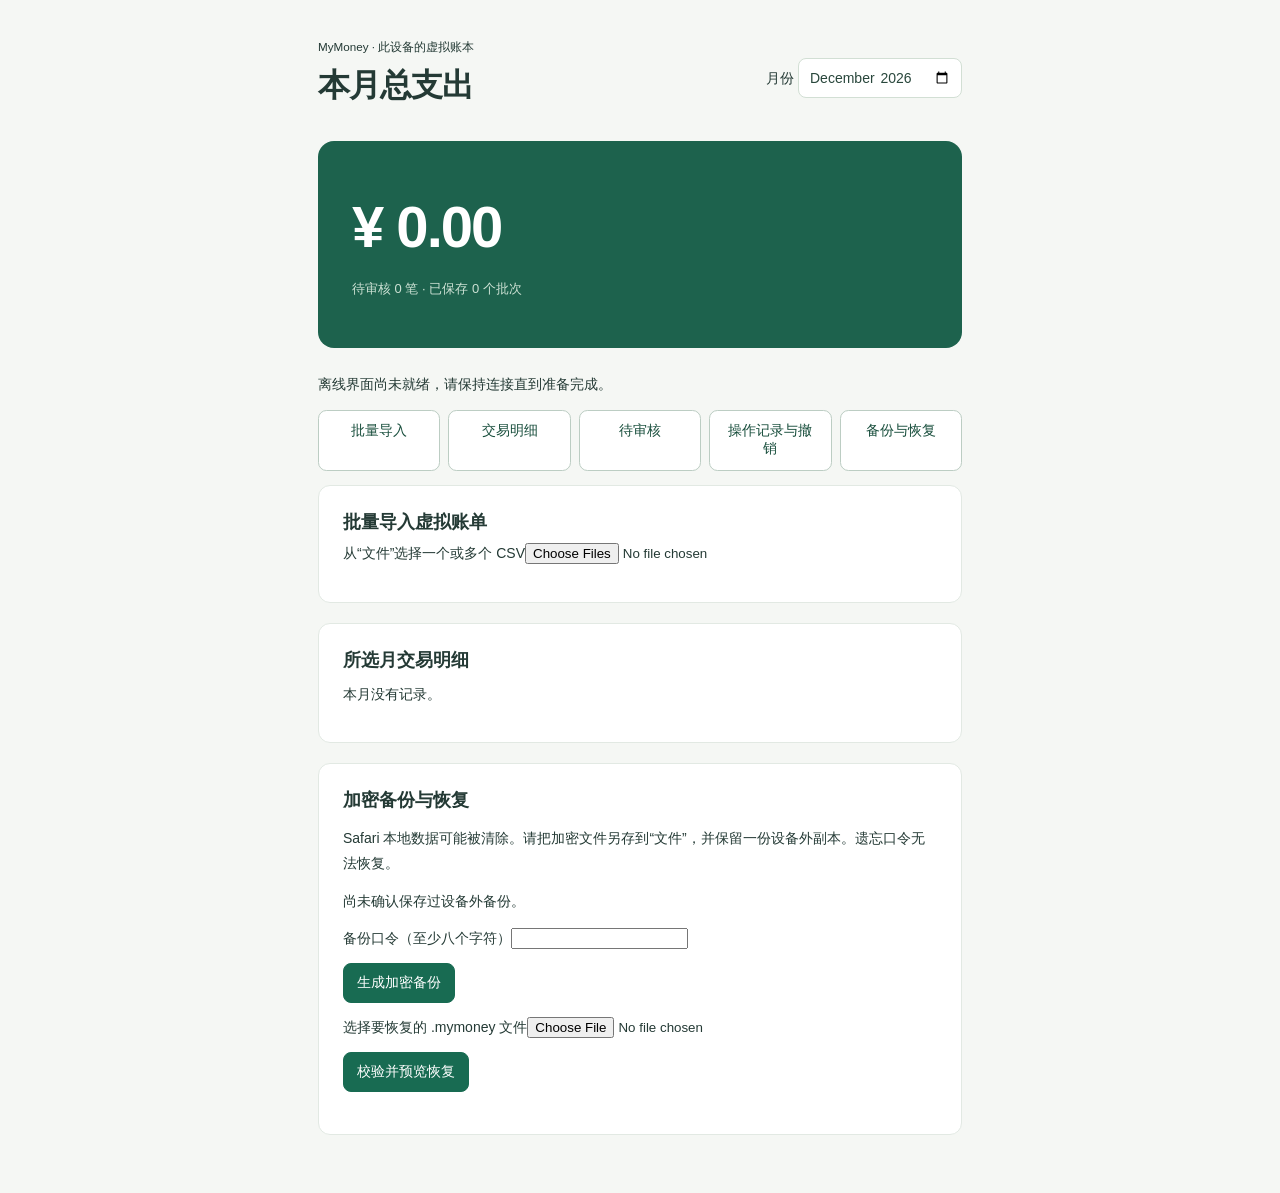
==== index.html @ 6fb22a40 "Add files via upload" ====
<!doctype html><html lang="zh-CN"><head><meta charset="utf-8"><meta name="viewport" content="width=device-width,initial-scale=1,viewport-fit=cover"><meta name="theme-color" content="#195d47"><title>MyMoney · 本机账本</title><link rel="manifest" href="app.webmanifest"><link rel="apple-touch-icon" href="icon-180.png"><link rel="stylesheet" href="style.css"><link rel="stylesheet" href="home.css"><link rel="stylesheet" href="mobile.css"><style>main{margin:auto;max-width:52rem}label{display:block;margin:.7rem 0}input{max-width:100%}pre{white-space:pre-wrap;overflow-wrap:anywhere}button{margin:.3rem 0} [hidden]{display:none!important}</style><script defer src="start.js"></script></head><body><main><header><div><small>MyMoney · 此设备的虚拟账本</small><h1>本月总支出</h1></div><label>月份 <input id="month" type="month"></label></header>
<section class="expense-hero"><div class="total" id="total">—</div><p id="counts"></p></section><p id="offline" role="status">正在检查离线资源…</p>
<nav class="mobile-nav"><a href="#import">批量导入</a><a href="#detail">交易明细</a><a href="review.html">待审核</a><a href="operations.html">操作记录与撤销</a><a href="#backup">备份与恢复</a></nav>
<section class="panel" id="import"><h2>批量导入虚拟账单</h2><label>从“文件”选择一个或多个 CSV<input type="file" id="files" accept=".csv,text/csv" multiple></label><pre id="preview" aria-live="polite"></pre><button hidden id="save">确认导入预览中合格的文件</button></section>
<section id="detail" class="panel"><h2>所选月交易明细</h2><pre id="rows"></pre></section>
<section id="backup" class="panel"><h2>加密备份与恢复</h2><p>Safari 本地数据可能被清除。请把加密文件另存到“文件”，并保留一份设备外副本。遗忘口令无法恢复。</p><p id="last"></p><label>备份口令（至少八个字符）<input id="password" type="password" autocomplete="off"></label><button id="export">生成加密备份</button> <a id="download" hidden>保存备份文件</a> <button id="saved" hidden>我已另存备份文件</button>
<label>选择要恢复的 .mymoney 文件<input type="file" id="restoreFile" accept=".mymoney"></label><button id="validate">校验并预览恢复</button><p id="restoreInfo"></p><button id="restore" hidden>确认替换本机账本</button> <button id="safety" hidden>下载上次恢复前的安全备份</button></section><p id="msg" role="status" aria-live="polite"></p></main>
<script src="rules.js"></script><script src="store.js"></script><script src="home.js"></script></body></html>
---- style.css ----
:root{font-family:"Segoe UI","Microsoft YaHei",sans-serif;color:#243a35;background:#f5f7f4;font-size:14px;--green:#186b52;--muted:#70817a;--line:#e2e9e3}*{box-sizing:border-box}html{scroll-behavior:smooth;scroll-padding-top:24px}body{margin:0}a{color:inherit;text-decoration:none}button,select{font:inherit}button:focus-visible,select:focus-visible,a:focus-visible,summary:focus-visible{outline:3px solid #d79b38;outline-offset:4px}.sidebar{position:fixed;inset:0 auto 0 0;width:230px;background:#fff;border-right:1px solid var(--line);padding:36px 22px;display:flex;flex-direction:column}.brand{display:flex;gap:12px;align-items:center;font-weight:750;font-size:25px;letter-spacing:-1px}.logo{display:grid;place-items:center;background:var(--green);color:#fff;border-radius:12px;width:39px;height:39px;font-size:24px}.tagline{font-size:12px;color:var(--muted);margin:18px 0 38px}nav{display:grid;gap:8px}nav a{padding:13px 10px;border-radius:8px;color:#52675f}nav a:hover,nav a.active{background:#eaf4ed;color:var(--green);font-weight:600}#review-count{background:#e8c47d;color:#644512;padding:1px 6px;border-radius:5px}.local-note{margin-top:auto;background:#f6f8f5;border:1px solid var(--line);border-radius:10px;padding:15px;font-size:12px}.local-note b{color:var(--green)}.local-note p{color:var(--muted);line-height:1.9;margin:7px 0 0}main{margin-left:230px;max-width:1530px;padding:38px 42px}header{display:flex;justify-content:space-between;gap:20px;align-items:center;margin-bottom:24px}.eyebrow{font-size:10px;font-weight:700;letter-spacing:1.7px;color:var(--green)}h1{font-size:32px;letter-spacing:-1px;margin:9px 0}h2{font-size:18px;margin:0}h3{font-size:16px;margin:0 0 12px}p{line-height:1.75}.muted{color:var(--muted)}.small{font-size:12px}.header-actions{display:flex;gap:10px;align-items:flex-end}.header-actions label{font-size:11px;color:var(--muted);display:grid;gap:7px}select,button{border:1px solid #d5dfd6;border-radius:8px;padding:10px 13px;background:white;color:#29473c}button{background:var(--green);border-color:var(--green);color:white;cursor:pointer}button:hover{background:#12583f}.notice{display:flex;gap:15px;align-items:flex-start;padding:17px 20px;background:#edf3eb;border:1px solid #dbe7d6;border-radius:10px;font-size:13px;margin-bottom:30px}.notice>span{font-size:11px;background:white;padding:4px 9px;border-radius:5px;white-space:nowrap;color:var(--green);font-weight:600}.notice small{display:block;margin-top:6px;color:var(--muted)}.section-heading{display:flex;justify-content:space-between;align-items:center;gap:12px;margin-bottom:20px}.section-heading>.muted{font-size:11px}.cards{display:grid;grid-template-columns:repeat(3,minmax(0,1fr));gap:14px}.card{border:1px solid var(--line);background:#fff;border-radius:12px;padding:20px}.card.primary{background:#1d624d;color:#fff;border-color:#1d624d}.card .label{font-size:12px;color:var(--muted)}.card.primary .label,.card.primary small{color:#c5e1cf}.card .amount{font-size:29px;font-weight:650;margin:12px 0 6px;font-variant-numeric:tabular-nums;letter-spacing:-.7px}.card small{font-size:11px;color:var(--muted);line-height:1.6}.footnote{font-size:11px;color:var(--muted);margin:13px 0 22px}.overview-grid{display:grid;grid-template-columns:1.2fr 1fr;gap:18px;margin-bottom:22px}.panel{background:#fff;border:1px solid var(--line);padding:24px;border-radius:12px;margin-bottom:20px;min-width:0}.overview-grid .panel{margin-bottom:0}.rule-panel{background:#f0f4ed}.rule-panel h3{font-size:21px;margin-top:18px}.rule-panel p{font-size:13px;color:#5a6f63}.flow{display:flex;gap:10px;align-items:center;margin:22px 0}.flow span{background:white;border:1px solid #d8e4d4;border-radius:6px;padding:8px 10px;font-size:12px}.flow i{font-style:normal;color:#8da18e}.category{margin-top:17px}.category-title{display:flex;justify-content:space-between;font-size:12px;margin-bottom:7px}.bar{height:7px;background:#eff3ee;border-radius:6px;overflow:hidden}.bar>div{height:100%;background:#53967d;border-radius:6px}.bar.negative>div{background:#ce9a54}.table-scroll{overflow-x:auto}table{border-collapse:collapse;width:100%;font-size:12px;white-space:nowrap}th{text-align:left;color:var(--muted);font-weight:500;background:#f8faf7}td,th{padding:13px 11px;border-bottom:1px solid #edf0eb}td:last-child,th:last-child{text-align:right}.badge{display:inline-block;border-radius:5px;padding:4px 7px;font-size:11px;background:#eaf4ed;color:#226b50}.badge.amber{background:#fff3dd;color:#8b631f}.badge.neutral{background:#edf0f3;color:#64727b}.negative-text{color:#a37433}.empty{color:var(--muted);font-size:13px;padding:15px 0}.order{border-top:1px solid var(--line);padding:16px 0}.order:first-child{border-top:0}.order summary{cursor:pointer;display:flex;align-items:center;justify-content:space-between;gap:12px;flex-wrap:wrap}.order summary strong{font-size:13px}.order .numbers{display:flex;gap:18px;flex-wrap:wrap;font-size:12px;color:#63756b}.order-detail{background:#f7f9f5;margin-top:13px;padding:16px;border-radius:8px;font-size:12px;line-height:1.9;overflow-wrap:anywhere}.review-row{border-top:1px solid var(--line);padding:16px 0;display:flex;gap:16px;align-items:flex-start}.review-row strong{font-size:13px;min-width:100px}.review-row p{margin:0;font-size:12px;color:#7a6845}footer{font-size:11px;color:var(--muted);line-height:1.8;margin:24px 0}#feedback{color:var(--green)}@media(min-width:1600px){main{margin-right:auto}}@media(max-width:1150px){main{padding:30px 24px}.sidebar{width:195px;padding:28px 16px}main{margin-left:195px}header{align-items:flex-start;flex-direction:column}.overview-grid{grid-template-columns:1fr 1fr}}@media(max-width:760px){.sidebar{position:static;width:auto;padding:20px;border-right:0;border-bottom:1px solid var(--line)}.brand{font-size:23px}.tagline,.local-note{display:none}nav{display:flex;overflow:auto;gap:5px;margin-top:18px}nav a{white-space:nowrap;font-size:12px;padding:9px}main{margin:0;padding:24px 16px}h1{font-size:28px}.header-actions{width:100%;flex-wrap:wrap}.notice{padding:14px;font-size:12px;gap:10px}.cards{grid-template-columns:repeat(2,minmax(0,1fr));gap:10px}.card{padding:16px 12px}.card .amount{font-size:23px}.overview-grid{grid-template-columns:1fr}.panel{padding:18px 14px}.section-heading{align-items:flex-start;flex-direction:column}.review-row{flex-direction:column;gap:7px}.order .numbers{gap:9px}.flow{gap:7px}}@media(prefers-reduced-motion:reduce){html{scroll-behavior:auto}}
---- home.css ----
.expense-hero{background:#1d624d;color:white;border-radius:16px;padding:34px;margin:24px 0}.expense-hero .total{font-size:58px;font-weight:700;letter-spacing:-2px;margin:18px 0;font-variant-numeric:tabular-nums}.expense-hero p{color:#cee2d5;font-size:13px}.expense-hero a{display:inline-block;background:white;color:#195d47;border-radius:7px;padding:10px 16px;margin-top:12px}input[type=month]{font:inherit;padding:10px;border:1px solid #d2dfd4;border-radius:8px;color:#29473c}#home-status{font-size:12px;color:#657d6f}#home-categories .category-title{padding:13px 0;border-bottom:1px solid #e6ece6;font-size:14px}main{max-width:1250px}@media(max-width:760px){.expense-hero{padding:24px 20px}.expense-hero .total{font-size:43px}header label{font-size:12px}}
---- mobile.css ----
:root{color-scheme:light;--muted:#53675d}
#offline-pane,body[data-offline] main{max-width:40rem;margin:8vh auto;padding:2rem;font:1rem/1.65 system-ui,sans-serif;color:#203f31}
.mobile-nav{display:grid;grid-template-columns:repeat(auto-fit,minmax(8rem,1fr));gap:.6rem;margin:1rem 0}.mobile-nav a{background:white;border:1px solid #bccdc3;border-radius:.6rem;padding:.8rem;color:#184e3c;text-align:center}
@media(max-width:760px){
 html{font-size:100%;-webkit-text-size-adjust:100%}body{overflow-wrap:anywhere;padding:env(safe-area-inset-top) env(safe-area-inset-right) env(safe-area-inset-bottom) env(safe-area-inset-left)}
 main{max-width:100%;margin:0;padding:1rem}.sidebar{padding:.75rem 1rem}.sidebar nav{margin-top:.5rem}body:has(.expense-hero) .sidebar nav{display:none}
 header{gap:.5rem;margin-bottom:.5rem}.expense-hero{margin:.75rem 0;padding:1.25rem}.expense-hero .total{font-size:clamp(2rem,10vw,3.5rem);letter-spacing:normal}.panel{padding:1rem}
 button,a,input:not([type=checkbox]),select,summary{min-height:44px;max-width:100%}a{display:inline-flex;align-items:center}button,input,select,textarea{font-size:1rem!important}dialog{max-width:calc(100% - 2rem);max-height:85vh;overflow:auto}pre{white-space:pre-wrap;overflow-wrap:anywhere}nav{scrollbar-width:thin}nav a{flex-shrink:0}
 .muted,.small,#home-status{color:#495f53}.mobile-nav{grid-template-columns:repeat(2,minmax(0,1fr))}.mobile-nav a{justify-content:center}.expense-hero p{font-size:1rem}a:focus-visible,input:focus-visible,button:focus-visible{outline:3px solid #996000;outline-offset:2px}
}
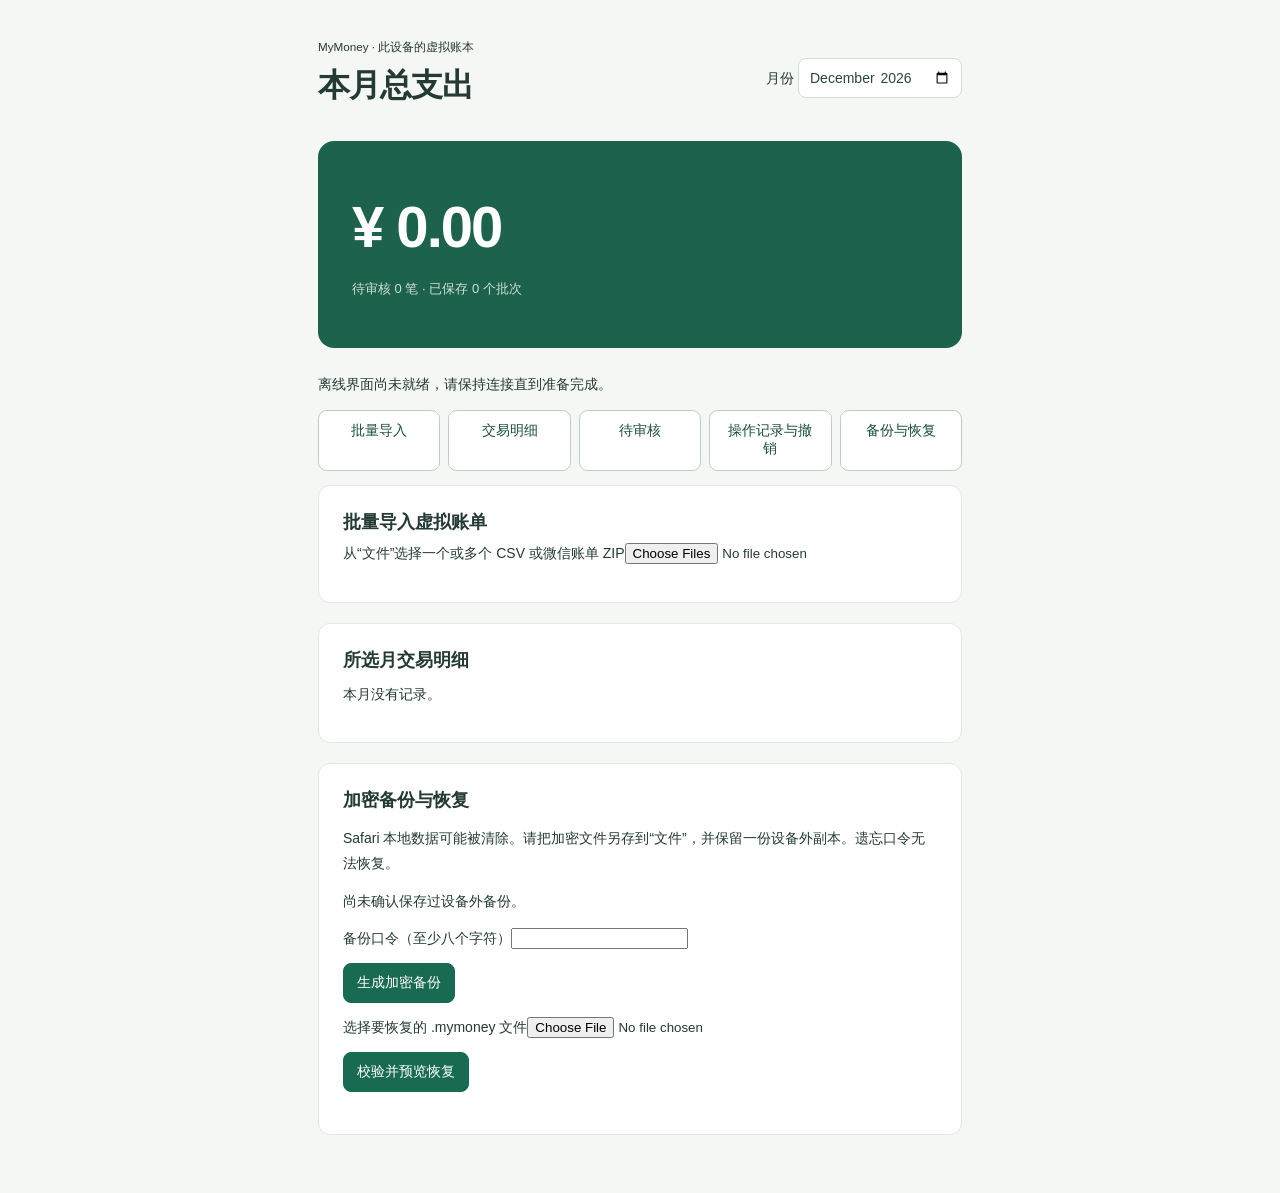
==== commit 63c6d341: "支持本机微信个人 CSV 和无密码 ZIP 导入" ====
--- a/index.html
+++ b/index.html
@@ -1,8 +1,9 @@
 <!doctype html><html lang="zh-CN"><head><meta charset="utf-8"><meta name="viewport" content="width=device-width,initial-scale=1,viewport-fit=cover"><meta name="theme-color" content="#195d47"><title>MyMoney · 本机账本</title><link rel="manifest" href="app.webmanifest"><link rel="apple-touch-icon" href="icon-180.png"><link rel="stylesheet" href="style.css"><link rel="stylesheet" href="home.css"><link rel="stylesheet" href="mobile.css"><style>main{margin:auto;max-width:52rem}label{display:block;margin:.7rem 0}input{max-width:100%}pre{white-space:pre-wrap;overflow-wrap:anywhere}button{margin:.3rem 0} [hidden]{display:none!important}</style><script defer src="start.js"></script></head><body><main><header><div><small>MyMoney · 此设备的虚拟账本</small><h1>本月总支出</h1></div><label>月份 <input id="month" type="month"></label></header>
 <section class="expense-hero"><div class="total" id="total">—</div><p id="counts"></p></section><p id="offline" role="status">正在检查离线资源…</p>
 <nav class="mobile-nav"><a href="#import">批量导入</a><a href="#detail">交易明细</a><a href="review.html">待审核</a><a href="operations.html">操作记录与撤销</a><a href="#backup">备份与恢复</a></nav>
-<section class="panel" id="import"><h2>批量导入虚拟账单</h2><label>从“文件”选择一个或多个 CSV<input type="file" id="files" accept=".csv,text/csv" multiple></label><pre id="preview" aria-live="polite"></pre><button hidden id="save">确认导入预览中合格的文件</button></section>
+<section class="panel" id="import"><h2>批量导入虚拟账单</h2><label>从“文件”选择一个或多个 CSV 或微信账单 ZIP<input type="file" id="files" accept=".csv,.zip,text/csv,application/zip,application/x-zip-compressed" multiple></label><pre id="preview" aria-live="polite"></pre><button hidden id="save">确认导入预览中合格的文件</button></section>
 <section id="detail" class="panel"><h2>所选月交易明细</h2><pre id="rows"></pre></section>
 <section id="backup" class="panel"><h2>加密备份与恢复</h2><p>Safari 本地数据可能被清除。请把加密文件另存到“文件”，并保留一份设备外副本。遗忘口令无法恢复。</p><p id="last"></p><label>备份口令（至少八个字符）<input id="password" type="password" autocomplete="off"></label><button id="export">生成加密备份</button> <a id="download" hidden>保存备份文件</a> <button id="saved" hidden>我已另存备份文件</button>
 <label>选择要恢复的 .mymoney 文件<input type="file" id="restoreFile" accept=".mymoney"></label><button id="validate">校验并预览恢复</button><p id="restoreInfo"></p><button id="restore" hidden>确认替换本机账本</button> <button id="safety" hidden>下载上次恢复前的安全备份</button></section><p id="msg" role="status" aria-live="polite"></p></main>
 <script src="rules.js"></script><script src="store.js"></script><script src="home.js"></script></body></html>
+
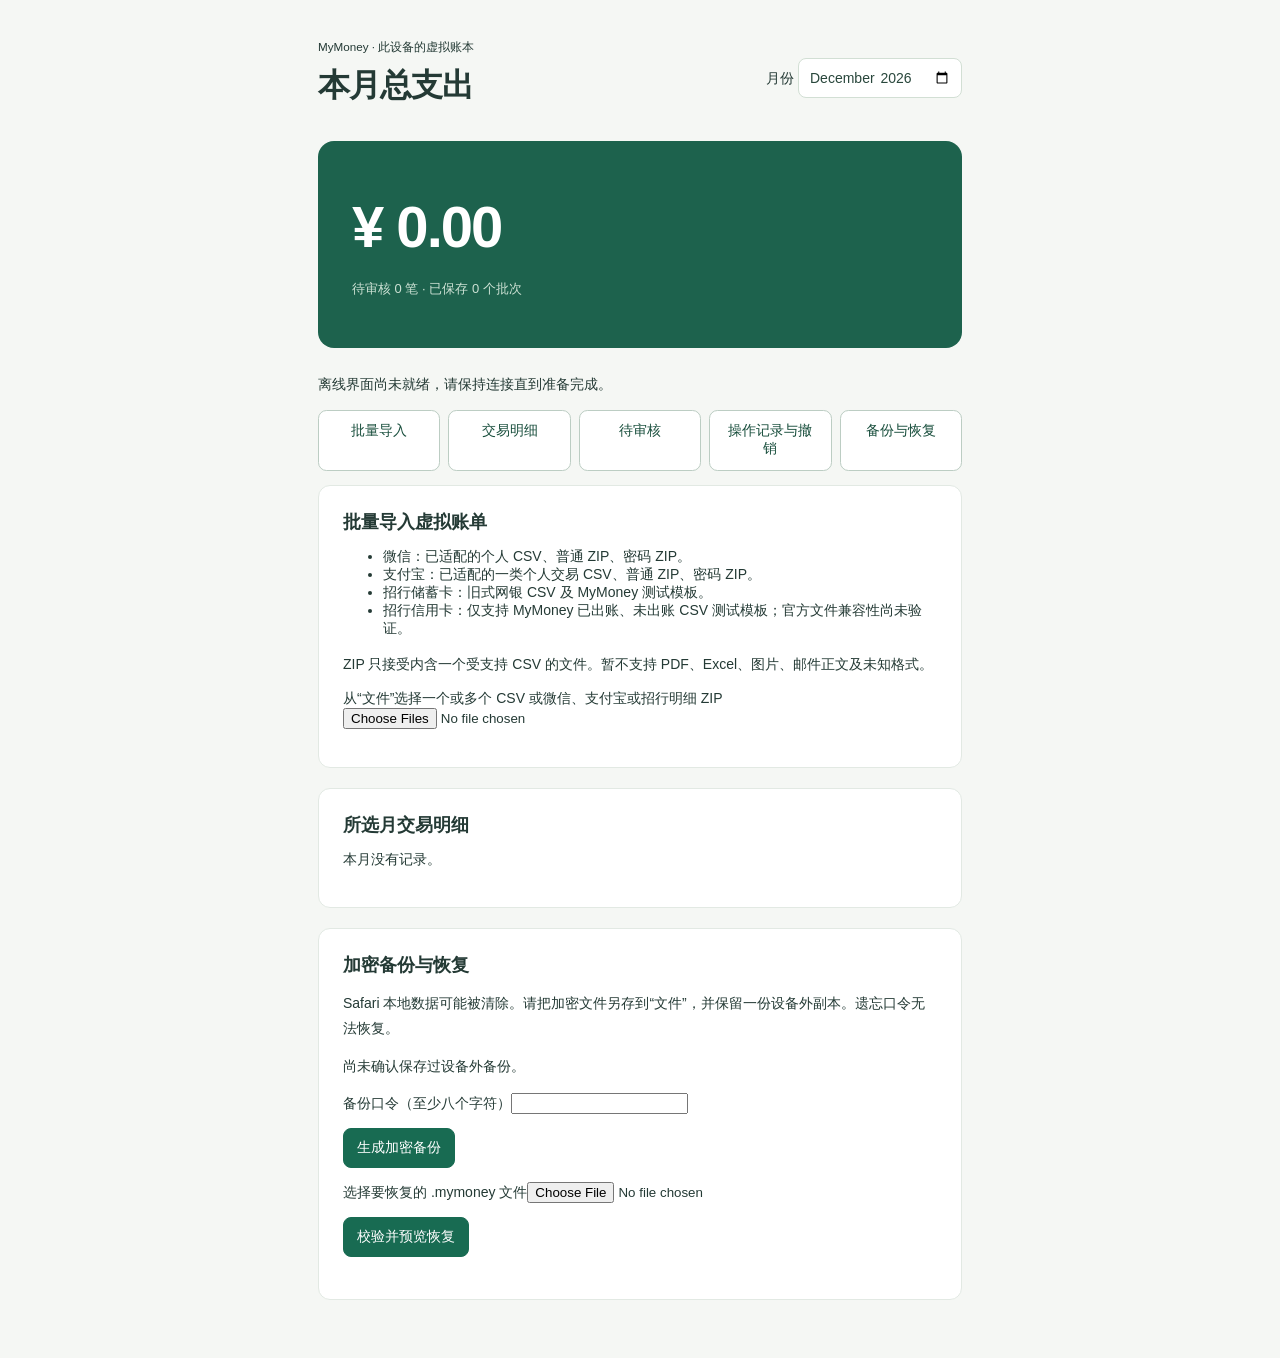
==== commit d178bbd0: "更新支付宝与招行虚拟导入，修复跨平台关联及历史审核兼容 通过217项完整回归和2项实际线上旧版隔离升级测试。只更新7个核准静态程序文件。保留本机历史审核快照，按当前规则重新验证关联与退款。招行信用卡仅" ====
--- a/index.html
+++ b/index.html
@@ -1,9 +1,13 @@
 <!doctype html><html lang="zh-CN"><head><meta charset="utf-8"><meta name="viewport" content="width=device-width,initial-scale=1,viewport-fit=cover"><meta name="theme-color" content="#195d47"><title>MyMoney · 本机账本</title><link rel="manifest" href="app.webmanifest"><link rel="apple-touch-icon" href="icon-180.png"><link rel="stylesheet" href="style.css"><link rel="stylesheet" href="home.css"><link rel="stylesheet" href="mobile.css"><style>main{margin:auto;max-width:52rem}label{display:block;margin:.7rem 0}input{max-width:100%}pre{white-space:pre-wrap;overflow-wrap:anywhere}button{margin:.3rem 0} [hidden]{display:none!important}</style><script defer src="start.js"></script></head><body><main><header><div><small>MyMoney · 此设备的虚拟账本</small><h1>本月总支出</h1></div><label>月份 <input id="month" type="month"></label></header>
 <section class="expense-hero"><div class="total" id="total">—</div><p id="counts"></p></section><p id="offline" role="status">正在检查离线资源…</p>
 <nav class="mobile-nav"><a href="#import">批量导入</a><a href="#detail">交易明细</a><a href="review.html">待审核</a><a href="operations.html">操作记录与撤销</a><a href="#backup">备份与恢复</a></nav>
-<section class="panel" id="import"><h2>批量导入虚拟账单</h2><label>从“文件”选择一个或多个 CSV 或微信账单 ZIP<input type="file" id="files" accept=".csv,.zip,text/csv,application/zip,application/x-zip-compressed" multiple></label><pre id="preview" aria-live="polite"></pre><button hidden id="save">确认导入预览中合格的文件</button></section>
-<section id="detail" class="panel"><h2>所选月交易明细</h2><pre id="rows"></pre></section>
+<section class="panel" id="import"><h2>批量导入虚拟账单</h2><ul><li>微信：已适配的个人 CSV、普通 ZIP、密码 ZIP。</li><li>支付宝：已适配的一类个人交易 CSV、普通 ZIP、密码 ZIP。</li><li>招行储蓄卡：旧式网银 CSV 及 MyMoney 测试模板。</li><li>招行信用卡：仅支持 MyMoney 已出账、未出账 CSV 测试模板；官方文件兼容性尚未验证。</li></ul><p>ZIP 只接受内含一个受支持 CSV 的文件。暂不支持 PDF、Excel、图片、邮件正文及未知格式。</p><label>从“文件”选择一个或多个 CSV 或微信、支付宝或招行明细 ZIP<input type="file" id="files" accept=".csv,.zip,text/csv,application/zip,application/x-zip-compressed" multiple></label><pre id="preview" aria-live="polite"></pre><button hidden id="save">确认导入预览中合格的文件</button></section>
+<dialog id="zipDialog"><form method="dialog" autocomplete="off"><h2>解锁账单</h2><p id="zipName"></p><label>本次解压码<input type="password" id="zipCode" autocomplete="off" spellcheck="false"></label><button value="unlock">解锁并预览</button><button value="cancel">取消</button></form></dialog><section id="detail" class="panel"><h2>所选月交易明细</h2><pre id="rows"></pre></section>
 <section id="backup" class="panel"><h2>加密备份与恢复</h2><p>Safari 本地数据可能被清除。请把加密文件另存到“文件”，并保留一份设备外副本。遗忘口令无法恢复。</p><p id="last"></p><label>备份口令（至少八个字符）<input id="password" type="password" autocomplete="off"></label><button id="export">生成加密备份</button> <a id="download" hidden>保存备份文件</a> <button id="saved" hidden>我已另存备份文件</button>
-<label>选择要恢复的 .mymoney 文件<input type="file" id="restoreFile" accept=".mymoney"></label><button id="validate">校验并预览恢复</button><p id="restoreInfo"></p><button id="restore" hidden>确认替换本机账本</button> <button id="safety" hidden>下载上次恢复前的安全备份</button></section><p id="msg" role="status" aria-live="polite"></p></main>
-<script src="rules.js"></script><script src="store.js"></script><script src="home.js"></script></body></html>
+<label>选择要恢复的 .mymoney 文件<input type="file" id="restoreFile" accept=".mymoney"></label><button id="validate">校验并预览恢复</button><p id="restoreInfo"></p><button id="restore" hidden>确认替换本机账本</button> <button id="upgradeBackup" hidden>下载升级前的加密副本</button> <button id="safety" hidden>下载上次恢复前的安全备份</button></section><p id="msg" role="status" aria-live="polite"></p></main>
+<script src="zip-native.js"></script><script src="rules.js"></script><script src="store.js"></script><script src="home.js"></script></body></html>
 
+
+
+
+
